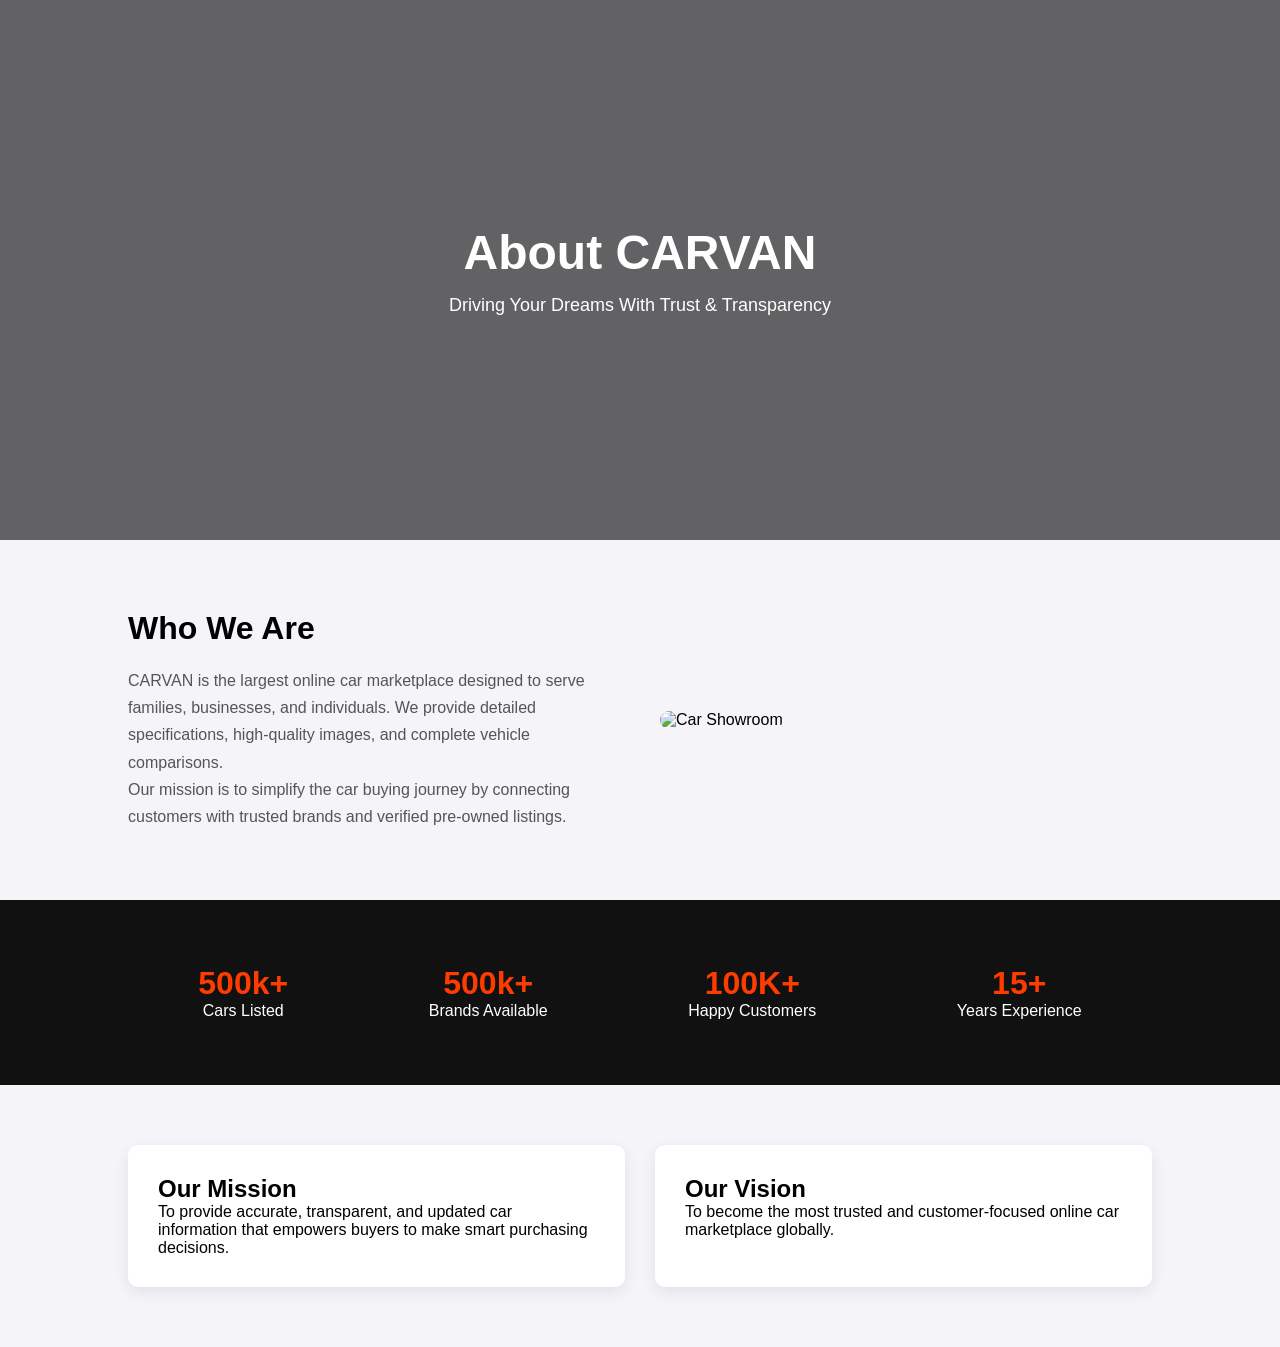
==== aboust us.html @ 66e288d2 "Upload project" ====
<!DOCTYPE html>
<html lang="en">
<head>
<meta charset="UTF-8">
<meta name="viewport" content="width=device-width, initial-scale=1.0">
<title>About Us - CARVAN</title>

<style>
*{
    margin:0;
    padding:0;
    box-sizing:border-box;
    font-family: Arial, sans-serif;
}

body{
    background:#f5f4f9;
}

/* Hero Section */
.about-hero{
    background:linear-gradient(rgba(0,0,0,0.6),rgba(0,0,0,0.6)),
               url("car-bg.jpg");
    background-size:cover;
    background-position:center;
    height:60vh;
    display:flex;
    justify-content:center;
    align-items:center;
    text-align:center;
    color:rgb(255, 255, 255);
}

.about-hero h1{
    font-size:48px;
    animation:fadeDown 1.5s ease-in-out;
}

.about-hero p{
    margin-top:15px;
    font-size:18px;
}

/* About Content */
.about-content{
    display:flex;
    gap:40px;
    padding:70px 10%;
    align-items:center;
    flex-wrap:wrap;
}

.about-text{
    flex:1;
}

.about-text h2{
    font-size:32px;
    margin-bottom:20px;
}

.about-text p{
    line-height:1.7;
    color:#555;
}

.about-image{
    flex:1;
}

.about-image img{
    width:100%;
    border-radius:10px;
}

/* Stats Section */
.stats{
    background:#111;
    color:white;
    display:flex;
    justify-content:space-around;
    padding:50px 10%;
    flex-wrap:wrap;
    text-align:center;
}

.stat-box{
    margin:15px;
}

.stat-box h3{
    font-size:32px;
    color:#ff3c00;
}

/* Mission Vision */
.mission-vision{
    display:flex;
    gap:30px;
    padding:60px 10%;
    flex-wrap:wrap;
}

.mv-box{
    flex:1;
    background:white;
    padding:30px;
    border-radius:10px;
    box-shadow:0 5px 15px rgba(0,0,0,0.08);
}

/* Animation */
@keyframes fadeDown{
    from{opacity:0; transform:translateY(-40px);}
    to{opacity:1; transform:translateY(0);}
}

/* Responsive */
@media(max-width:768px){
    .about-content{
        flex-direction:column;
        text-align:center;
    }

    .stats{
        flex-direction:column;
        gap:20px;
    }

    .mission-vision{
        flex-direction:column;
    }

    .about-hero h1{
        font-size:30px;
    }
}
</style>

</head>
<body>

<!-- Hero Section -->
<section class="about-hero">
    <div>
        <h1>About CARVAN</h1>
        <p>Driving Your Dreams With Trust & Transparency</p>
    </div>
</section>

<!-- About Content -->
<section class="about-content">
    <div class="about-text">
        <h2>Who We Are</h2>
        <p>
            CARVAN is the largest online car marketplace designed to serve families,
            businesses, and individuals. We provide detailed specifications,
            high-quality images, and complete vehicle comparisons.
        </p>
        <p>
            Our mission is to simplify the car buying journey by connecting
            customers with trusted brands and verified pre-owned listings.
        </p>
    </div>

    <div class="about-image">
        <img src="https://encrypted-tbn0.gstatic.com/images?q=tbn:ANd9GcQ0ydf1NDEO8aVpfwdygWpS4ZvVexsjFgOjSA&s" alt="Car Showroom">
    </div>
</section>

<!-- Stats -->
<section class="stats">
    <div class="stat-box">
        <h3>500k+</h3>
        <p>Cars Listed</p>
    </div>
    <div class="stat-box">
        <h3>500k+</h3>
        <p>Brands Available</p>
    </div>
    <div class="stat-box">
        <h3>100K+</h3>
        <p>Happy Customers</p>
    </div>
    <div class="stat-box">
        <h3>15+</h3>
        <p>Years Experience</p>
    </div>
</section>

<!-- Mission Vision -->
<section class="mission-vision">
    <div class="mv-box">
        <h2>Our Mission</h2>
        <p>
            To provide accurate, transparent, and updated car information
            that empowers buyers to make smart purchasing decisions.
        </p>
    </div>

    <div class="mv-box">
        <h2>Our Vision</h2>
        <p>
            To become the most trusted and customer-focused online car
            marketplace globally.
        </p>
    </div>
</section>

</body>
</html>
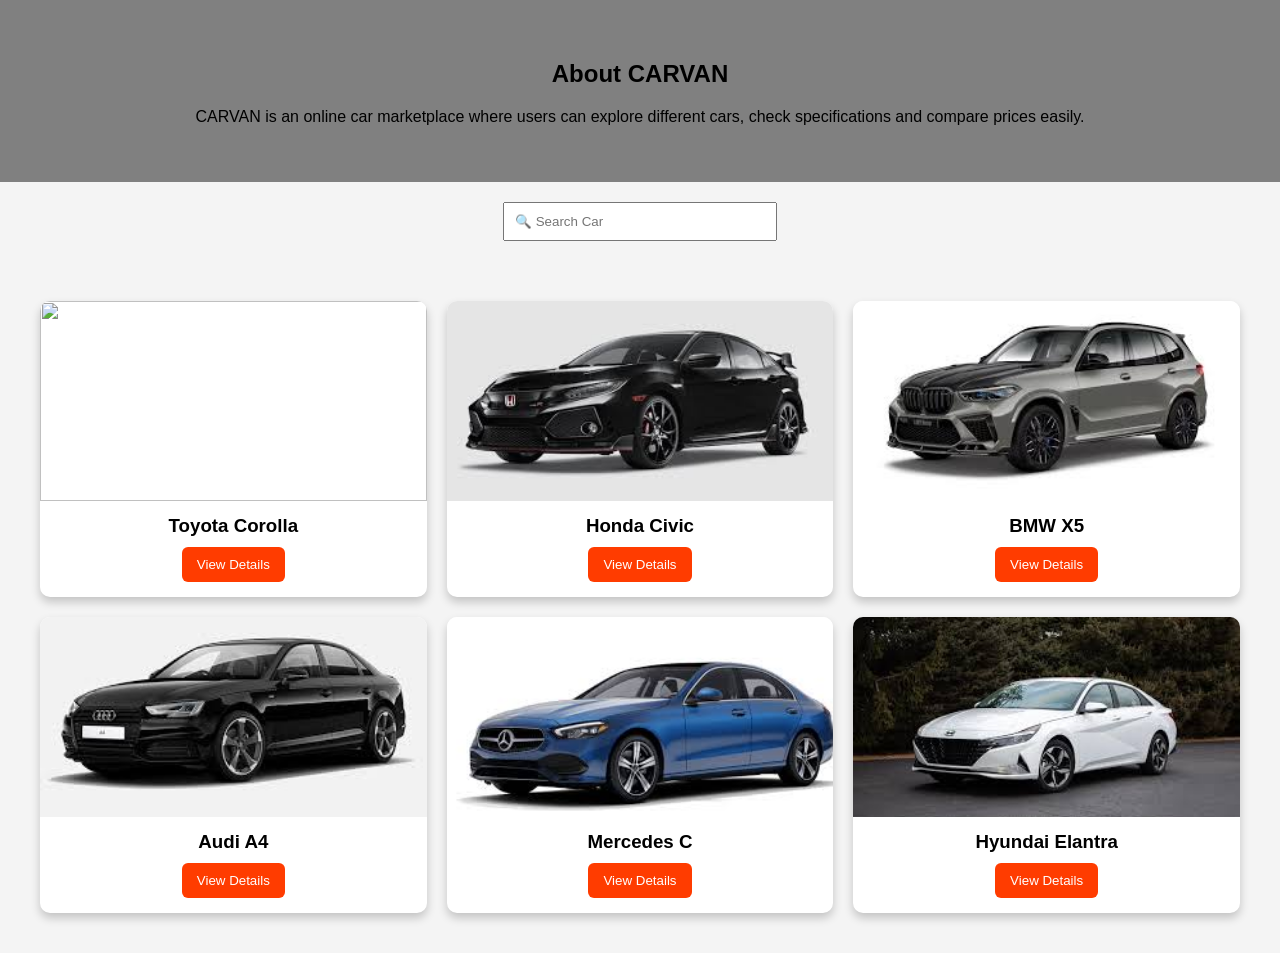
==== commit f91eed1e: "my fies" ====
--- a/aboust us.html
+++ b/aboust us.html
@@ -3,209 +3,372 @@
 <head>
 <meta charset="UTF-8">
 <meta name="viewport" content="width=device-width, initial-scale=1.0">
-<title>About Us - CARVAN</title>
+
+<title>CARVAN About</title>
 
 <style>
-*{
-    margin:0;
-    padding:0;
-    box-sizing:border-box;
-    font-family: Arial, sans-serif;
-}
-
+    
+    .about{
+animation:fadeSection 1.5s ease;
+}
+
+@keyframes fadeSection{
+
+from{
+opacity:0;
+transform:translateY(40px);
+}
+
+to{
+opacity:1;
+transform:translateY(0);
+}
+
+}
+    .card{
+position:relative;
+overflow:hidden;
+}
+
+.card::before{
+content:"";
+position:absolute;
+top:0;
+left:-100%;
+width:50%;
+height:100%;
+background:rgba(255,255,255,0.3);
+transform:skewX(-25deg);
+transition:0.7s;
+}
+
+.card:hover::before{
+left:120%;
+}
+    .card{
+animation:slideUp 1s ease forwards;
+opacity:0;
+}
+
+@keyframes slideUp{
+
+0%{
+opacity:0;
+transform:translateY(60px);
+}
+
+100%{
+opacity:1;
+transform:translateY(0);
+}
+
+}
+    .btn{
+background:#ff3c00;
+color:white;
+border:none;
+padding:10px 18px;
+cursor:pointer;
+border-radius:6px;
+transition:0.3s;
+}
+
+.btn:hover{
+background:#111;
+box-shadow:0 0 15px #ff3c00,
+0 0 30px #ff3c00;
+transform:scale(1.1);
+}
+.card{
+background:white;
+border-radius:12px;
+overflow:hidden;
+box-shadow:0 10px 25px rgba(0,0,0,0.15);
+text-align:center;
+transition:all 0.4s ease;
+transform-style:preserve-3d;
+}
+
+.card:hover{
+transform:translateY(-12px) scale(1.04) rotateX(5deg);
+box-shadow:0 25px 40px rgba(0,0,0,0.3);
+}
 body{
-    background:#f5f4f9;
-}
-
-/* Hero Section */
-.about-hero{
-    background:linear-gradient(rgba(0,0,0,0.6),rgba(0,0,0,0.6)),
-               url("car-bg.jpg");
-    background-size:cover;
-    background-position:center;
-    height:60vh;
-    display:flex;
-    justify-content:center;
-    align-items:center;
-    text-align:center;
-    color:rgb(255, 255, 255);
-}
-
-.about-hero h1{
-    font-size:48px;
-    animation:fadeDown 1.5s ease-in-out;
-}
-
-.about-hero p{
-    margin-top:15px;
-    font-size:18px;
-}
-
-/* About Content */
-.about-content{
-    display:flex;
-    gap:40px;
-    padding:70px 10%;
-    align-items:center;
-    flex-wrap:wrap;
-}
-
-.about-text{
-    flex:1;
-}
-
-.about-text h2{
-    font-size:32px;
-    margin-bottom:20px;
-}
-
-.about-text p{
-    line-height:1.7;
-    color:#555;
-}
-
-.about-image{
-    flex:1;
-}
-
-.about-image img{
-    width:100%;
-    border-radius:10px;
-}
-
-/* Stats Section */
-.stats{
-    background:#111;
-    color:white;
-    display:flex;
-    justify-content:space-around;
-    padding:50px 10%;
-    flex-wrap:wrap;
-    text-align:center;
-}
-
-.stat-box{
-    margin:15px;
-}
-
-.stat-box h3{
-    font-size:32px;
-    color:#ff3c00;
-}
-
-/* Mission Vision */
-.mission-vision{
-    display:flex;
-    gap:30px;
-    padding:60px 10%;
-    flex-wrap:wrap;
-}
-
-.mv-box{
-    flex:1;
-    background:white;
-    padding:30px;
-    border-radius:10px;
-    box-shadow:0 5px 15px rgba(0,0,0,0.08);
-}
-
-/* Animation */
-@keyframes fadeDown{
-    from{opacity:0; transform:translateY(-40px);}
-    to{opacity:1; transform:translateY(0);}
-}
-
-/* Responsive */
-@media(max-width:768px){
-    .about-content{
-        flex-direction:column;
-        text-align:center;
-    }
-
-    .stats{
-        flex-direction:column;
-        gap:20px;
-    }
-
-    .mission-vision{
-        flex-direction:column;
-    }
-
-    .about-hero h1{
-        font-size:30px;
-    }
-}
+margin:0;
+font-family:Arial;
+background:#f4f4f4;
+}
+
+/* HEADER */
+
+header{
+background:#111;
+color:white;
+padding:15px 5%;
+}
+
+.logo{
+font-size:24px;
+color:#ff3c00;
+font-weight:bold;
+}
+
+/* ABOUT */
+
+.about{
+text-align:center;
+padding:40px;
+background:gray;
+}
+
+/* SEARCH */
+
+.search-box{
+text-align:center;
+margin:20px;
+}
+
+.search-box input{
+padding:10px;
+width:250px;
+}
+
+/* CAR GRID */
+
+.cars{
+display:grid;
+grid-template-columns:repeat(3,1fr);
+gap:20px;
+padding:40px;
+}
+
+/* CARD */
+
+.card{
+background:white;
+border-radius:10px;
+overflow:hidden;
+box-shadow:0 5px 10px rgba(0,0,0,0.2);
+text-align:center;
+}
+
+.card img{
+width:100%;
+height:200px;
+object-fit:cover;
+}
+
+.card h3{
+margin:10px 0;
+}
+
+.btn{
+background:#ff3c00;
+color:white;
+border:none;
+padding:10px 15px;
+cursor:pointer;
+margin-bottom:15px;
+}
+
+/* MODAL */
+
+.modal{
+display:none;
+position:fixed;
+top:0;
+left:0;
+width:100%;
+height:100%;
+background:rgba(0,0,0,0.7);
+justify-content:center;
+align-items:center;
+}
+
+.modal-content{
+background:white;
+padding:30px;
+max-width:400px;
+text-align:center;
+border-radius:10px;
+}
+
+.close{
+float:right;
+cursor:pointer;
+font-size:20px;
+}
+
+/* RESPONSIVE */
+
+@media(max-width:900px){
+.cars{
+grid-template-columns:repeat(2,1fr);
+}
+}
+
+@media(max-width:600px){
+.cars{
+grid-template-columns:1fr;
+}
+}
+
 </style>
 
 </head>
+
 <body>
 
-<!-- Hero Section -->
-<section class="about-hero">
-    <div>
-        <h1>About CARVAN</h1>
-        <p>Driving Your Dreams With Trust & Transparency</p>
-    </div>
+
+<section class="about">
+
+<h2>About CARVAN</h2>
+
+<p>
+CARVAN is an online car marketplace where users can explore different cars,
+check specifications and compare prices easily.
+</p>
+
 </section>
 
-<!-- About Content -->
-<section class="about-content">
-    <div class="about-text">
-        <h2>Who We Are</h2>
-        <p>
-            CARVAN is the largest online car marketplace designed to serve families,
-            businesses, and individuals. We provide detailed specifications,
-            high-quality images, and complete vehicle comparisons.
-        </p>
-        <p>
-            Our mission is to simplify the car buying journey by connecting
-            customers with trusted brands and verified pre-owned listings.
-        </p>
-    </div>
-
-    <div class="about-image">
-        <img src="https://encrypted-tbn0.gstatic.com/images?q=tbn:ANd9GcQ0ydf1NDEO8aVpfwdygWpS4ZvVexsjFgOjSA&s" alt="Car Showroom">
-    </div>
+<div class="search-box">
+
+<input type="text" id="search" placeholder="🔍 Search Car">
+
+</div>
+
+<section class="cars" id="carList">
+
+<!-- CARD 1 -->
+
+<div class="card">
+<img src="https://encrypted-tbn0.gstatic.com/images?q=tbn:ANd9GcQywlls_lTfUjSKPDmAyBmEX79s-yFH9Nr3xQ&s">
+<h3>Toyota Corolla</h3>
+<button class="btn"
+onclick="details('Toyota Corolla','300000','1.8L','Petrol','25000 km/l')">
+View Details
+</button>
+</div>
+
+<!-- CARD 2 -->
+
+<div class="card">
+<img src="[data-uri]">
+<h3>Honda Civic</h3>
+<button class="btn"
+onclick="details('Honda Civic','44000','2.0L','Petrol','55000km/l')">
+View Details
+</button>
+</div>
+
+<!-- CARD 3 -->
+
+<div class="card">
+<img src="[data-uri]">
+<h3>BMW X5</h3>
+<button class="btn"
+onclick="details('BMW X5','70000','3.0L','Petrol','60000km/l')">
+View Details
+</button>
+</div>
+
+<!-- CARD 4 -->
+
+<div class="card">
+<img src="[data-uri]">
+<h3>Audi A4</h3>
+<button class="btn"
+onclick="details('Audi A4','50000','2.0L','Petrol','75000 km/l')">
+View Details
+</button>
+</div>
+
+<!-- CARD 5 -->
+
+<div class="card">
+<img src="[data-uri]">
+<h3>Mercedes C</h3>
+<button class="btn"
+onclick="details('Mercedes C','60000','2.0L','Petrol','95000 km/l')">
+View Details
+</button>
+</div>
+
+<!-- CARD 6 -->
+
+<div class="card">
+<img src="[data-uri]">
+<h3>Hyundai Elantra</h3>
+<button class="btn"
+onclick="details('Hyundai Elantra','40000','1.6L','Petrol','16000 km/l')">
+View Details
+</button>
+</div>
+
 </section>
 
-<!-- Stats -->
-<section class="stats">
-    <div class="stat-box">
-        <h3>500k+</h3>
-        <p>Cars Listed</p>
-    </div>
-    <div class="stat-box">
-        <h3>500k+</h3>
-        <p>Brands Available</p>
-    </div>
-    <div class="stat-box">
-        <h3>100K+</h3>
-        <p>Happy Customers</p>
-    </div>
-    <div class="stat-box">
-        <h3>15+</h3>
-        <p>Years Experience</p>
-    </div>
-</section>
-
-<!-- Mission Vision -->
-<section class="mission-vision">
-    <div class="mv-box">
-        <h2>Our Mission</h2>
-        <p>
-            To provide accurate, transparent, and updated car information
-            that empowers buyers to make smart purchasing decisions.
-        </p>
-    </div>
-
-    <div class="mv-box">
-        <h2>Our Vision</h2>
-        <p>
-            To become the most trusted and customer-focused online car
-            marketplace globally.
-        </p>
-    </div>
-</section>
+<!-- MODAL -->
+
+<div class="modal" id="modal">
+
+<div class="modal-content">
+
+<span class="close" onclick="closeModal()">✖</span>
+
+<h2 id="name"></h2>
+
+<p id="price"></p>
+<p id="engine"></p>
+<p id="fuel"></p>
+<p id="mileage"></p>
+
+</div>
+
+</div>
+
+<script>
+
+/* SEARCH */
+
+document.getElementById("search").addEventListener("keyup", function(){
+
+let value=this.value.toLowerCase();
+
+document.querySelectorAll(".card").forEach(function(card){
+
+let name=card.innerText.toLowerCase();
+
+card.style.display=name.includes(value) ? "block" : "none";
+
+});
+
+});
+
+/* DETAILS */
+
+function details(name,price,engine,fuel,mileage){
+
+document.getElementById("modal").style.display="flex";
+
+document.getElementById("name").innerText=name;
+
+document.getElementById("price").innerText="Price: $"+price;
+
+document.getElementById("engine").innerText="Engine: "+engine;
+
+document.getElementById("fuel").innerText="Fuel: "+fuel;
+
+document.getElementById("mileage").innerText="Mileage: "+mileage;
+
+}
+
+function closeModal(){
+
+document.getElementById("modal").style.display="none";
+
+}
+
+</script>
 
 </body>
 </html>
